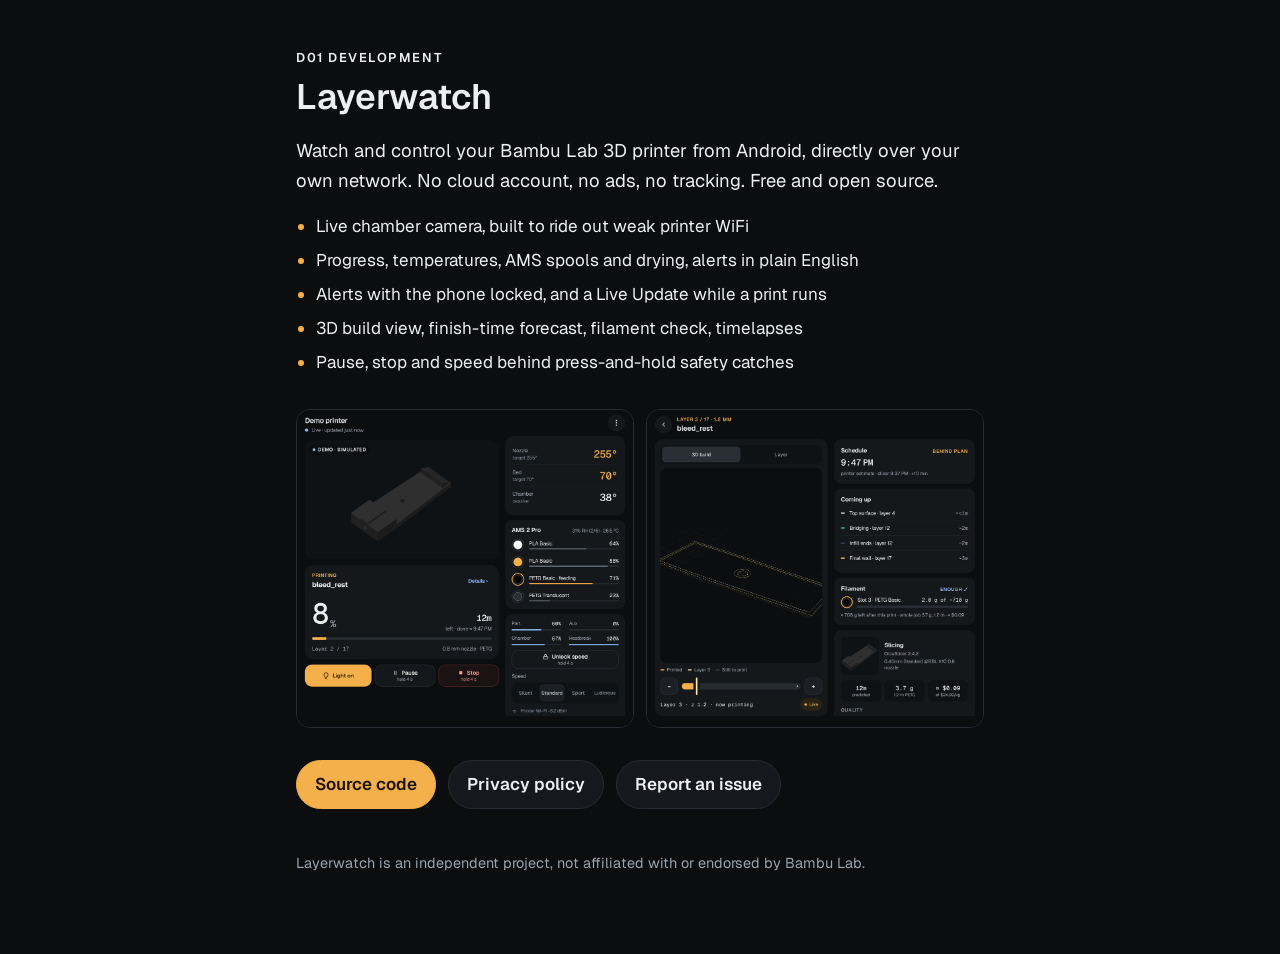
==== docs/index.html @ 8568b804 "Project page and privacy policy for GitHub Pages Co-Authored-By: Claude Opus 5.5 <noreply@anthropic." ====
<!doctype html>
<html lang="en">
<head>
<meta charset="utf-8">
<meta name="viewport" content="width=device-width, initial-scale=1">
<title>Layerwatch</title>
<meta name="description" content="Watch and control Bambu Lab 3D printers over your own network. No cloud, no ads.">
<link rel="stylesheet" href="style.css">
</head>
<body>
<main>
  <p class="eyebrow">D01 Development</p>
  <h1>Layerwatch</h1>
  <p class="lead">Watch and control your Bambu Lab 3D printer from Android, directly over
    your own network. No cloud account, no ads, no tracking. Free and open source.</p>
  <ul>
    <li>Live chamber camera, built to ride out weak printer WiFi</li>
    <li>Progress, temperatures, AMS spools and drying, alerts in plain English</li>
    <li>Alerts with the phone locked, and a Live Update while a print runs</li>
    <li>3D build view, finish-time forecast, filament check, timelapses</li>
    <li>Pause, stop and speed behind press-and-hold safety catches</li>
  </ul>
  <div class="shots">
    <img src="screenshots/dashboard.png" alt="Dashboard during a print">
    <img src="screenshots/details.png" alt="Print details with the 3D build view">
  </div>
  <div class="links">
    <a class="primary" href="https://github.com/d01/layerwatch">Source code</a>
    <a href="privacy.html">Privacy policy</a>
    <a href="https://github.com/d01/layerwatch/issues">Report an issue</a>
  </div>
  <p class="muted small">Layerwatch is an independent project, not affiliated with or
    endorsed by Bambu Lab.</p>
</main>
</body>
</html>
---- docs/style.css ----
@import url("https://fonts.googleapis.com/css2?family=Geist:wght@400;600&display=swap");

:root {
  --ground: #0b0d0f;
  --card: #15191d;
  --text: #edeff1;
  --muted: #9aa4ae;
  --amber: #f4b04a;
  --blue: #7cabf7;
  --hairline: #262c32;
}

* { box-sizing: border-box; }

body {
  margin: 0;
  background: var(--ground);
  color: var(--text);
  font: 17px/1.6 Geist, system-ui, sans-serif;
}

main {
  max-width: 720px;
  margin: 0 auto;
  padding: 48px 16px 64px;
}

h1 { font-size: 2.2rem; line-height: 1.2; margin: 0.2em 0 0.3em; font-weight: 600; }
h2 { font-size: 1.2rem; margin: 2em 0 0.5em; font-weight: 600; }
a { color: var(--blue); }
.eyebrow { text-transform: uppercase; letter-spacing: 0.12em; font-size: 0.8rem; font-weight: 600; margin: 0; }
.eyebrow a { color: var(--amber); text-decoration: none; }
.lead { font-size: 1.15rem; }
.muted { color: var(--muted); }
.small { font-size: 0.9rem; margin-top: 3em; }
ul { padding-left: 1.2em; }
li { margin: 0.4em 0; }
li::marker { color: var(--amber); }
.shots { display: grid; grid-template-columns: repeat(auto-fit, minmax(200px, 1fr)); gap: 12px; margin: 32px 0; }
.shots img { width: 100%; border-radius: 14px; border: 1px solid var(--hairline); }
.links { display: flex; flex-wrap: wrap; gap: 12px; margin-top: 24px; }
.links a {
  padding: 10px 18px; border-radius: 999px; text-decoration: none; font-weight: 600;
  background: var(--card); border: 1px solid var(--hairline); color: var(--text);
}
.links a.primary { background: var(--amber); color: #1a1205; border-color: var(--amber); }
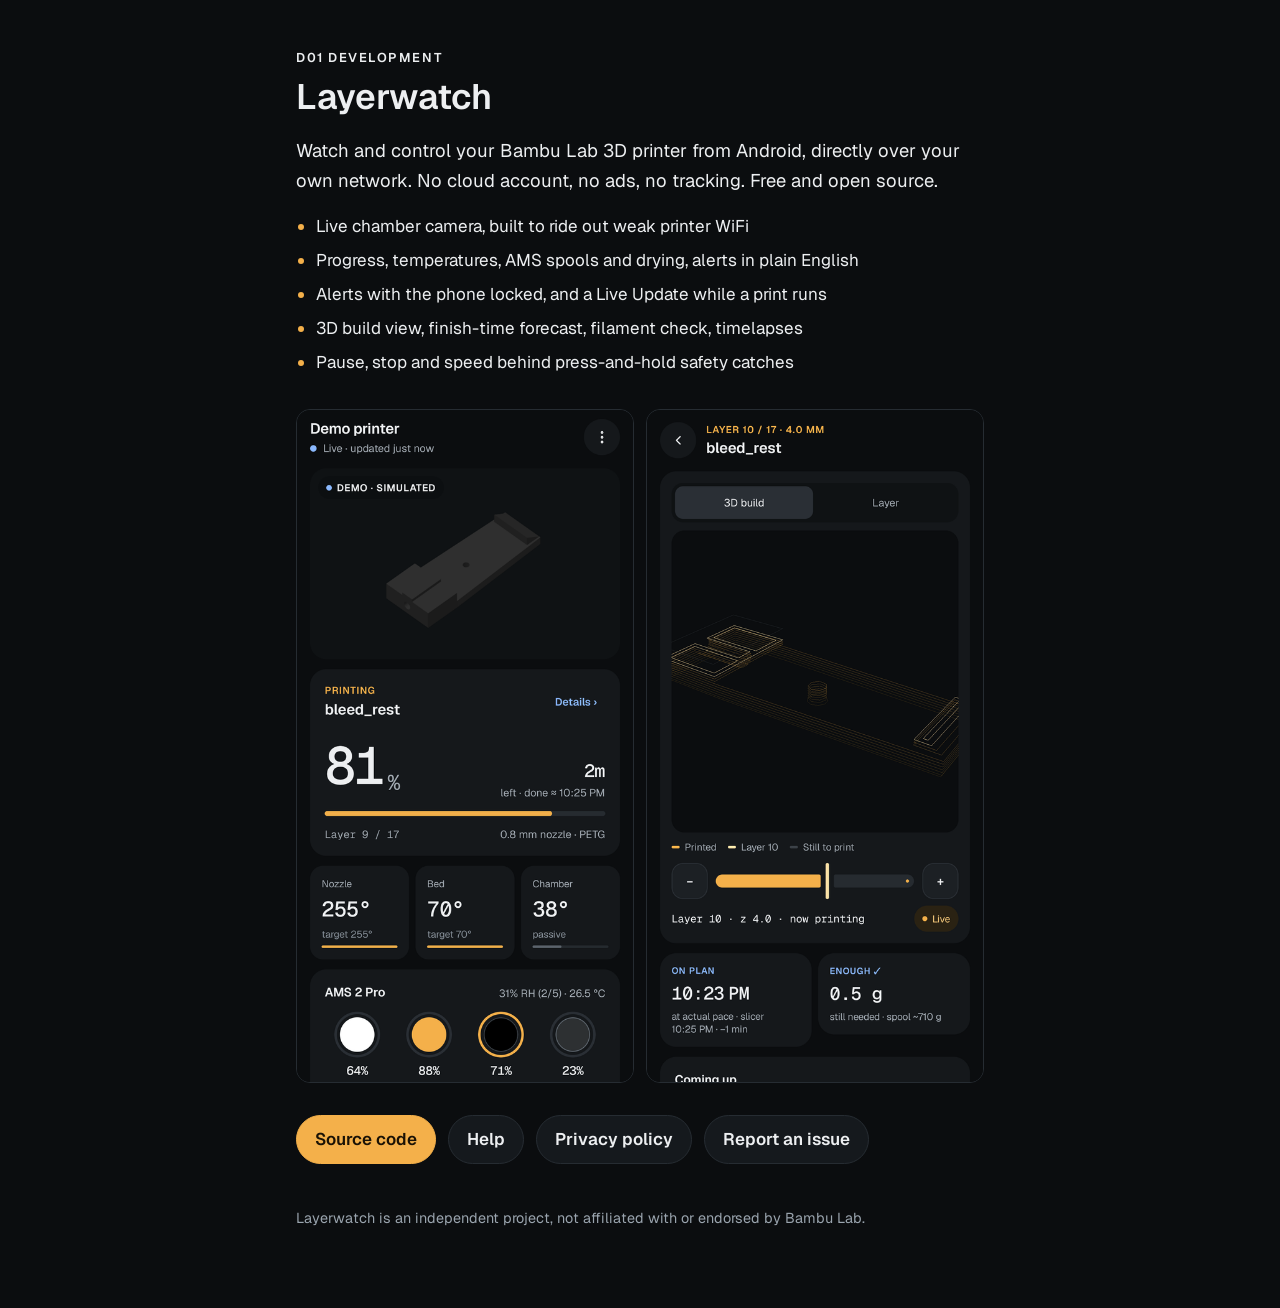
==== commit b4bb6a6b: "Website: a help page for setup and connection problems Co-Authored-By: Claude Opus 5.5 <noreply@anth" ====
--- a/docs/index.html
+++ b/docs/index.html
@@ -26,6 +26,7 @@
   </div>
   <div class="links">
     <a class="primary" href="https://github.com/d01/layerwatch">Source code</a>
+    <a href="help.html">Help</a>
     <a href="privacy.html">Privacy policy</a>
     <a href="https://github.com/d01/layerwatch/issues">Report an issue</a>
   </div>
--- a/docs/style.css
+++ b/docs/style.css
@@ -27,6 +27,9 @@
 
 h1 { font-size: 2.2rem; line-height: 1.2; margin: 0.2em 0 0.3em; font-weight: 600; }
 h2 { font-size: 1.2rem; margin: 2em 0 0.5em; font-weight: 600; }
+h3 { font-size: 1rem; margin: 1.5em 0 0.3em; font-weight: 600; }
+ol { padding-left: 1.4em; }
+ol li::marker { font-weight: 600; }
 a { color: var(--blue); }
 .eyebrow { text-transform: uppercase; letter-spacing: 0.12em; font-size: 0.8rem; font-weight: 600; margin: 0; }
 .eyebrow a { color: var(--amber); text-decoration: none; }
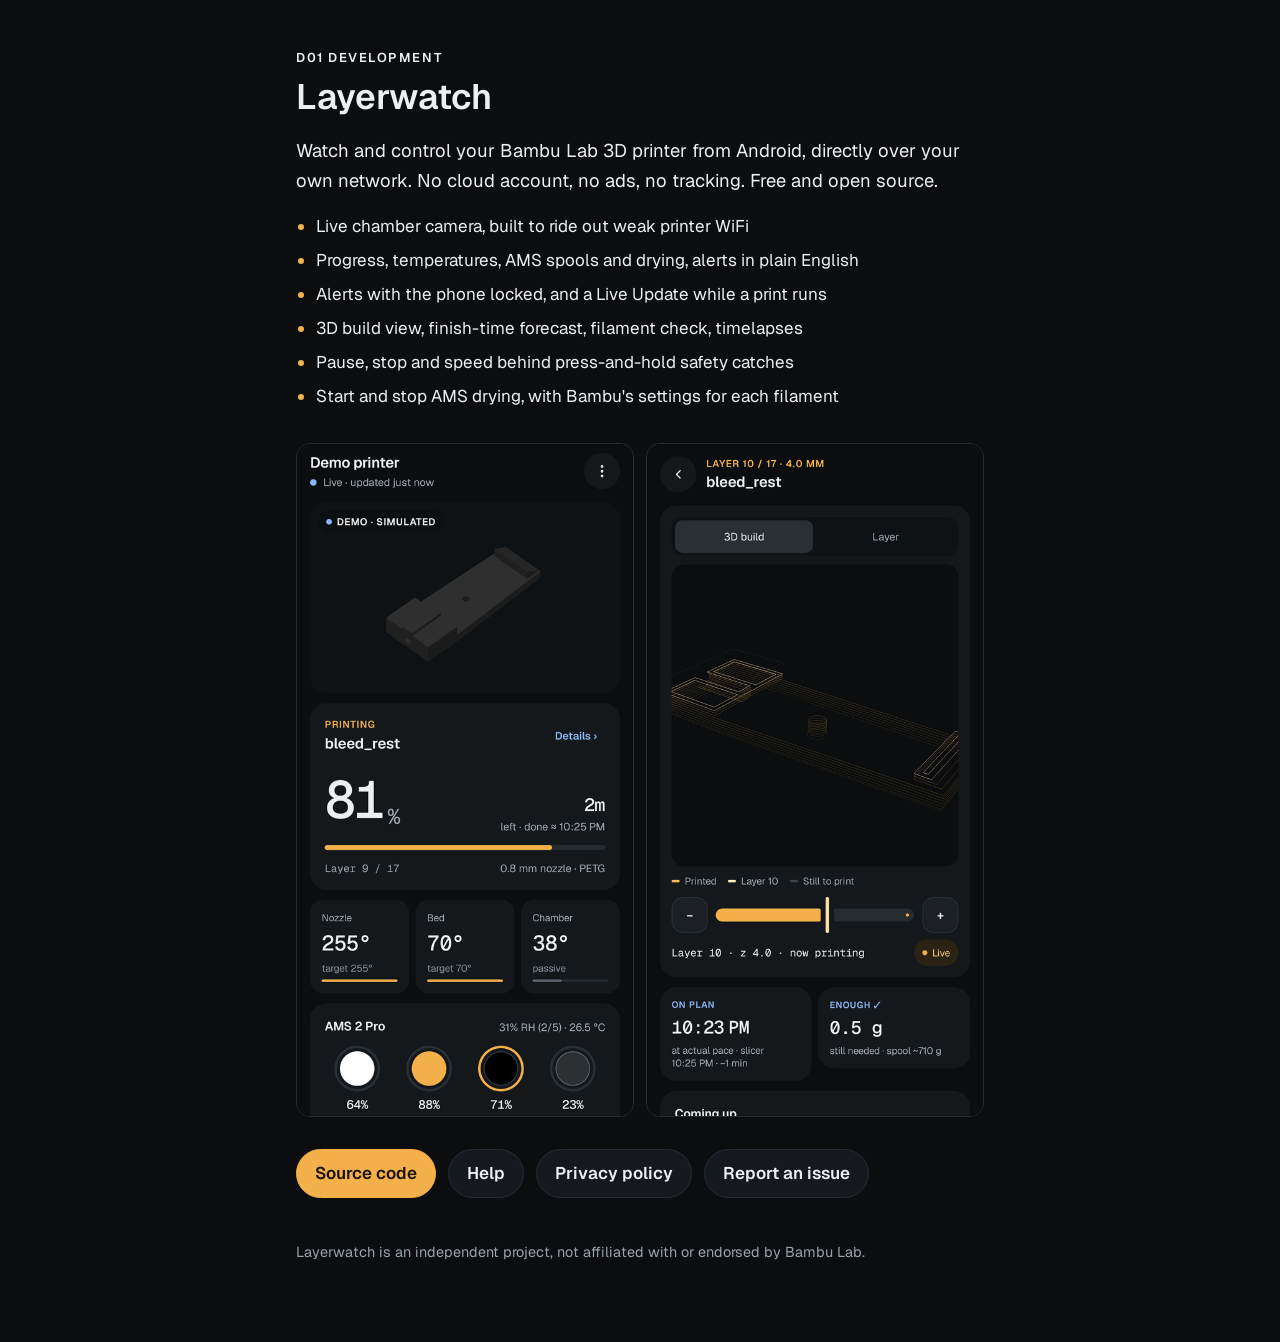
==== commit 66e71aa9: "Docs: describe starting and stopping AMS drying Co-Authored-By: Claude Opus 5.5 <noreply@anthropic.c" ====
--- a/docs/index.html
+++ b/docs/index.html
@@ -19,6 +19,7 @@
     <li>Alerts with the phone locked, and a Live Update while a print runs</li>
     <li>3D build view, finish-time forecast, filament check, timelapses</li>
     <li>Pause, stop and speed behind press-and-hold safety catches</li>
+    <li>Start and stop AMS drying, with Bambu's settings for each filament</li>
   </ul>
   <div class="shots">
     <img src="screenshots/dashboard.png" alt="Dashboard during a print">
